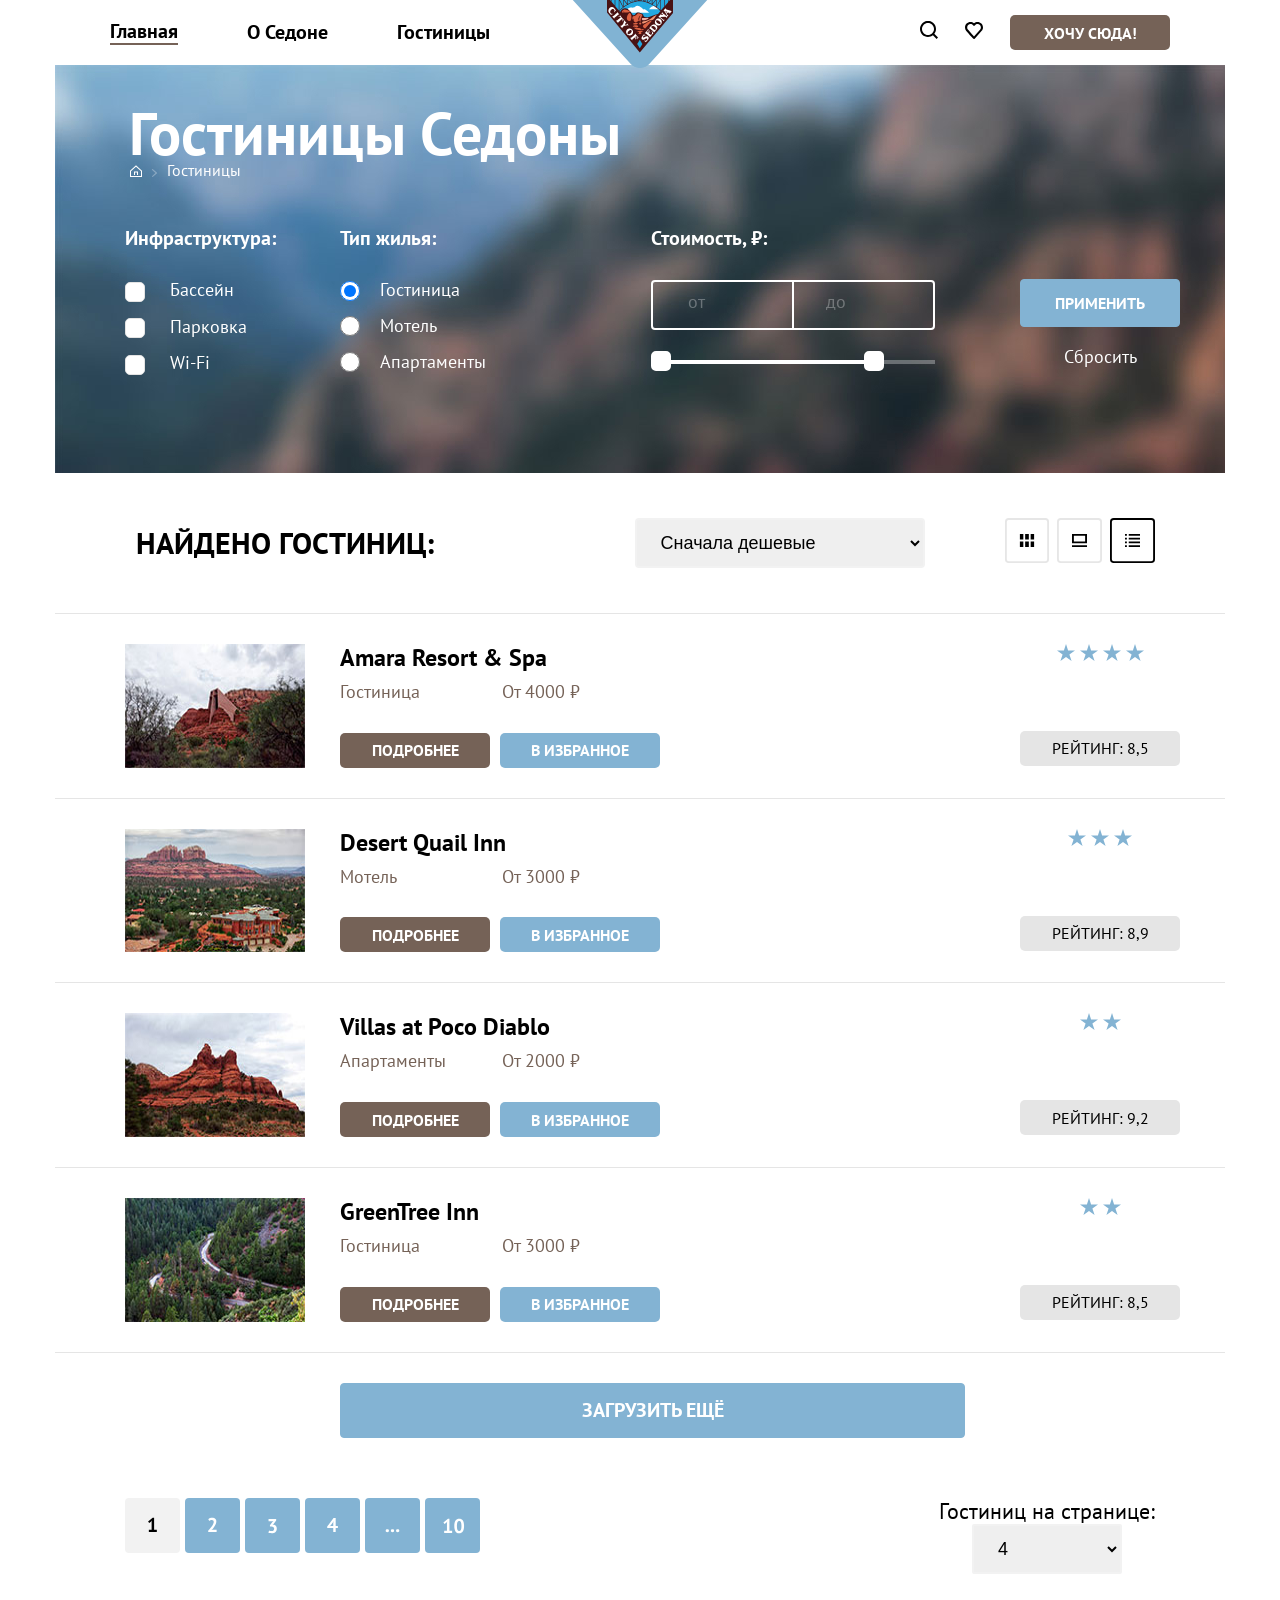
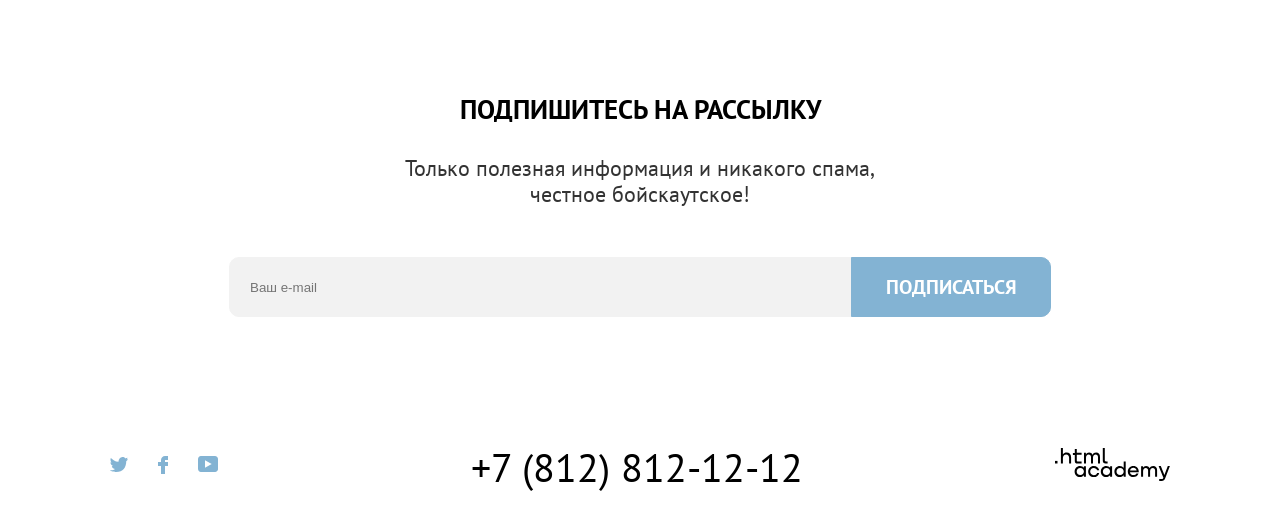
==== hotels.html @ 89cc8108 "rename of page" ====
<!DOCTYPE html>
<html lang="en">
<head>
    <meta charset="UTF-8">
    <meta name="viewport" content="width=device-width, initial-scale=1.0">
    <title>Поиск гостиницы в Седоне</title>
    <link rel="stylesheet" href="./style2.css">
    <link rel="preconnect" href="https://fonts.googleapis.com">
    <link rel="preconnect" href="https://fonts.gstatic.com" crossorigin>
    <link href="https://fonts.googleapis.com/css2?family=PT+Sans:ital,wght@0,400;0,700;1,400;1,700&display=swap" rel="stylesheet">
</head>
<body>
    <header class="header">
        <div class="header__container">
            <nav class="header__menu">
                <ul class="header__menu-list">
                    <li class="header__menu-item-active"><a href="#">Главная</a></li>
                    <li class="header__menu-item"><a href="#">О Седоне</a></li>
                    <li class="header__menu-item"><a href="#">Гостиницы</a></li>
                </ul>
            </nav>
            <img src="./images/sedona.svg" alt="logo" class="header__logo">
            <nav class="header__widgets">
                <a href="#"><img src="./images/find.svg" class="header__widget" alt="find"></a>
                <a href="#"><img src="./images/like.svg" class="header__widget" alt="like"></a>
                <button id="modal-opener" class="header__btn">хочу сюда!</button>
            </nav>
        </div>
    </header>
    <div class="main__container">
        <section class="hotels-types">
            <h1 class="hotels-types__title">Гостиницы Седоны</h1>
            <div class="hotels-types__icons-menu">
                <a href="#" class="hotels-types__icon-menu"><img src="./images/home.svg" alt="home"></a>
                <a href="#" class="hotels-types__icon-menu"><img src="./images/nav-link.svg" alt="direction"></a>
                <div class="hotels-types__icon-text">Гостиницы</div>
            </div>
            <div class="hotels-types__navigation">
                <div class="hotels-types__forms">
                    <div class="hotels-types__infrastructure">
                        <div class="hotels-types__form-title">Инфраструктура:</div>
                        <form class="hotels-types__form">
                            <label class="hotels-types__form-checkbox">
                              <input type="checkbox" name="question" checked>
                              Бассейн
                            </label>
                            <label class="hotels-types__form-checkbox">
                              <input type="checkbox" name="question">
                              Парковка
                            </label>
                            <label class="hotels-types__form-checkbox">
                                <input type="checkbox" name="question">
                                Wi-Fi
                            </label>
                        </form>
                    </div>
                    <div class="hotels-types__rent">
                        <div class="hotels-types__form-title">Тип жилья:</div>
                        <form class="hotels-types__form">
                            <label class="hotels-types__form-radio">
                              <input type="radio" name="question" checked>
                              Гостиница
                            </label>
                            <label class="hotels-types__form-radio">
                              <input type="radio" name="question">
                              Мотель
                            </label>
                            <label class="hotels-types__form-radio">
                                <input type="radio" name="question">
                                Апартаменты
                            </label>
                        </form>
                    </div>  
                    <div class="hotels-types__price">
                        <div class="hotels-types__form-title">Стоимость, ₽:</div>  
                        <div class="price-controls">
                            <label class="min-price">от <input type="text" name="min-price" value=""></label>
                            <label class="max-price">до <input type="text" name="max-price" value=""></label>
                        </div>
                        <div class="range-controls">
                            <div class="scale">
                              <div class="bar"></div>
                            </div>
                            <div class="range-toggle range-toggle-min"></div>
                            <div class="range-toggle range-toggle-max"></div>
                        </div> 
                    </div>
                    <div class="hotels-types__btns">
                        <button class="hotels-types__apply">Применить</button>
                        <a class="hotels-types__reject">Сбросить</a>
                    </div>
                </div>
            </div>
        </section>
        <section class="hotels-list">
            <div class="hotels-list__header">
                <h2 class="hotels-list__result">Найдено гостиниц:</h2>
                <form class="hotels-list__form">
                    <select name="price-level" id="price-select" class="hotels-list__form-item">
                        <option value="low-price">Сначала дешевые</option>
                        <option value="high-price">Сначала дорогие</option>
                    </select>
                </form>
                <div class="hotels-list__chose-view">
                    <a href="#"><img src="/images/Rectangle1.svg" alt="view_type"></a>
                    <a href="#"><img src="/images/Rectangle2.svg" alt="view_type"></a>
                    <a href="#"><img src="/images/Rectangle3.svg" alt="view_type"></a>
                </div>
            </div>
            <div class="hotels-list__items">
                <div class="hotels-list__item">
                    <img src="/images/hotel-1.jpg" alt="hotel-1" class="hotels-list__item-img">
                    <div class="hotels-list__item-inf">
                        <div class="hotels-list__item-name">Amara Resort & Spa</div>
                        <div class="hotels-list__item-type">
                            <div class="hotels-list__item-type-hotel">Гостиница</div>
                            <div class="hotels-list__item-type-price">От 4000 ₽</div>
                        </div>
                        <div class="hotels-list__item-nav">
                            <button class="hotels-list__item-btn_warm-light">подробнее</button>
                            <button class="hotels-list__item-btn_cold-light">В избранное</button>
                        </div>
                    </div>
                    <div class="hotels-list__item-raiting">
                        <div class="hotels-list__item-raiting-stars">
                            <img src="/images/star.svg" alt="star">
                            <img src="/images/star.svg" alt="star">
                            <img src="/images/star.svg" alt="star">
                            <img src="/images/star.svg" alt="star">
                        </div>
                        <button class="hotels-list__item-raiting-btn">Рейтинг: 8,5</button>
                    </div>
                </div>
                <div class="hotels-list__item">
                    <img src="/images/hotel-2.jpg" alt="hotel-1" class="hotels-list__item-img">
                    <div class="hotels-list__item-inf">
                        <div class="hotels-list__item-name">Desert Quail Inn</div>
                        <div class="hotels-list__item-type">
                            <div class="hotels-list__item-type-hotel">Мотель</div>
                            <div class="hotels-list__item-type-price">От 3000 ₽</div>
                        </div>
                        <div class="hotels-list__item-nav">
                            <button class="hotels-list__item-btn_warm-light">подробнее</button>
                            <button class="hotels-list__item-btn_cold-light">В избранное</button>
                        </div>
                    </div>
                    <div class="hotels-list__item-raiting">
                        <div class="hotels-list__item-raiting-stars">
                            <img src="/images/star.svg" alt="star">
                            <img src="/images/star.svg" alt="star">
                            <img src="/images/star.svg" alt="star">
                        </div>
                        <button class="hotels-list__item-raiting-btn">Рейтинг: 8,9</button>
                    </div>
                </div>
                <div class="hotels-list__item">
                    <img src="/images/hotel-3.jpg" alt="hotel-1" class="hotels-list__item-img">
                    <div class="hotels-list__item-inf">
                        <div class="hotels-list__item-name">Villas at Poco Diablo</div>
                        <div class="hotels-list__item-type">
                            <div class="hotels-list__item-type-hotel">Апартаменты</div>
                            <div class="hotels-list__item-type-price">От 2000 ₽</div>
                        </div>
                        <div class="hotels-list__item-nav">
                            <button class="hotels-list__item-btn_warm-light">подробнее</button>
                            <button class="hotels-list__item-btn_cold-light">В избранное</button>
                        </div>
                    </div>
                    <div class="hotels-list__item-raiting">
                        <div class="hotels-list__item-raiting-stars">
                            <img src="/images/star.svg" alt="star">
                            <img src="/images/star.svg" alt="star">
                        </div>
                        <button class="hotels-list__item-raiting-btn">Рейтинг: 9,2</button>
                    </div>
                </div>
                <div class="hotels-list__item">
                    <img src="/images/hotel-4.jpg" alt="hotel-1" class="hotels-list__item-img">
                    <div class="hotels-list__item-inf">
                        <div class="hotels-list__item-name">GreenTree Inn</div>
                        <div class="hotels-list__item-type">
                            <div class="hotels-list__item-type-hotel">Гостиница</div>
                            <div class="hotels-list__item-type-price">От 3000 ₽</div>
                        </div>
                        <div class="hotels-list__item-nav">
                            <button class="hotels-list__item-btn_warm-light">подробнее</button>
                            <button class="hotels-list__item-btn_cold-light">В избранное</button>
                        </div>
                    </div>
                    <div class="hotels-list__item-raiting">
                        <div class="hotels-list__item-raiting-stars">
                            <img src="/images/star.svg" alt="star">
                            <img src="/images/star.svg" alt="star">
                        </div>
                        <button class="hotels-list__item-raiting-btn">Рейтинг: 8,5</button>
                    </div>
                </div>
            </div>
            <div class="hotels-list__navigation-addition">
                <button class="navigation__btn">Загрузить ещё</button>
            </div>
            <div class="hotels-list__navigation-pages">
                <div class="navigation-btns">
                    <a href="#"><img src="/images/1.svg" alt=""></a>
                    <a href="#"><img src="/images/2.svg" alt=""></a>
                    <a href="#"><img src="/images/3.svg" alt=""></a>
                    <a href="#"><img src="/images/4.svg" alt=""></a>
                    <a href="#"><img src="/images/more.svg" alt=""></a>
                    <a href="#"><img src="/images/10.svg" alt=""></a>
                </div>
                <div class="navigation-form">
                    <div class="navigation-form__text">Гостиниц на странице:</div>
                    <form class="navigation-form__form">
                        <select name="page-num-level" id="page" class="navigation-form__form-item">
                            <option value="4">4</option>
                            <option value="5">5</option>
                        </select>
                    </form>
                </div>
            </div>
        </section>
        <section class="subscribe-form">
            <h2 class="subscribe-form__title">Подпишитесь на рассылку</h2>
            <div class="subscribe-form__text">Только полезная информация и никакого спама,<br>честное бойскаутское!</div>
            <div class="subscribe-form__form">
                <input type="text" class="subscribe-form__form-input" placeholder="Ваш e-mail">
                <button type="button" class="subscribe-form__form-button">Подписаться</button>
            </div>
        </section>
    </div>

    <footer class="footer">
        <div class="footer__container">
            <div class="footer__links">
                <a href="#" class="footer__links_link"><img src="./images/social-twitter.svg" alt="twitter"></a>
                <a href="#" class="footer__links_link"><img src="./images/social-facebook.svg" alt="facebook"></a>
                <a href="#" class="footer__links_link"><img src="./images/social-youtube.svg" alt="youtube"></a>
            </div>
            <a href="tel:+78128121212"><div class="footer__phonenumber">+7 (812) 812-12-12</div></a>
            <a href="#"><img src="./images/html_academy.svg" alt="logo" class="footer__logo"></a>
        </div>
    </footer>
</body>
</html>
---- style2.css ----
*, ::before, ::after {
    margin: 0;
    padding: 0;
}

body {
    font-family: "PT Sans", sans-serif;
    font-size: 18px;
    text-align: center;
    font-weight: 400;
    line-height: 1.16;
    background-color: #FFFFFF;
    color: black;
    width: 100%;
    height: 100%;
}

a {
    color: black;
    text-decoration: none;  
}

h1 {
    text-transform: uppercase;
    line-height: 36px;
}

ul {
    list-style: none;
    margin: 0;
    padding: 0;
}

p {
    margin: 0;
}

img {
    max-width: 100%;
}

div[class*=_container] {
    margin: 0 auto;
    overflow: hidden;
    box-sizing: border-box;
    background-size: cover;
    max-width: 1200px;
}

button {
    display: flex;
    align-items:center;
    justify-content:center;

    font-family: "PT Sans", sans-serif;
    font-weight: 700;
    font-size: 20px;
    text-transform: uppercase;
    background: #756257;
    color:#FFFFFF;

    transition: opacity 0.3s;
}

button:hover {
    opacity: 0.8;
}

div[class*=_text] {
    font-size: 22px;
    line-height: 26px;
}

.header__container, .main__container, .footer__container {
    margin: 0 auto;
    padding: 0 15px;
    overflow: hidden;
    max-width: 1200;
    box-sizing: border-box;
    background-size: cover;
}

/* Header */

.header .header__container {
    display: flex;
    justify-content: space-between;
    font-size: 20px;
    align-items:center;
    padding: 0px 70px;
    font-weight: 700;
}

.header__menu-list {
    display: flex;
    justify-content: space-between;
    align-items:center;
    width: 380px;
    height: 65px;
}

.header__menu-item-active {
    border-bottom:  2px solid #756257;
}

.header__btn {
    width: 160px;
    height: 35px;
    font-size: 16px;
    border-radius: 5px;
    border: none;
}

.header__widgets {
    display: flex;
    justify-content: space-between;
    align-items:center;
    width: 250px;
}

.header__logo {
    position: absolute;
    z-index: 2;
    margin: 0 auto;
    right: 0;
    left: 0;
}

/*Hotels-types */

.hotels-types {
    position:relative;
    background-image: url("./images/catalog-background.jpg");
    background-repeat: no-repeat;
    height: 408px;
    margin: 0 auto;
    color: #ffffff;
}

.hotels-types__title {
    font-style: bold;
    font-size: 60px;
    text-transform:none;
    padding: 50px 600px 0px 70px;
}

.hotels-types__icons-menu {
    display: flex;
    flex-direction: row;
    gap: 10px;
    padding: 10px 0px 0px 75px;
}

.hotels-types__icon-text {
    font-size: 16px;
}

.hotels-types__forms {
    display: flex;
    flex-direction: row;
    gap: 65px;
    padding-top: 45px;
}

.hotels-types__infrastructure {
    width: 150px;
    margin-left: 70px;
}

.hotels-types__form-title {
    display: flex;
    flex-direction: column;
    font-size: 20px;
    font-weight:700;
    margin-bottom: 30px;
    align-items: start;
}

.hotels-types__form {
    display: flex;
    flex-direction: column;
    align-items: start;
    gap: 15px;
}

.hotels-types__form-checkbox input[type="checkbox"] {
    display: none;
}

.hotels-types__form-checkbox::before {
    content: " ";
    color: #000;
    display: inline-block;
    margin-right: 10px;
    position: relative;
    text-align: center;
    text-indent: 0px;
    width: 18px;
    height: 18px;
    background: #FFF;
    border: 1px solid #e3e3e3;
    border-image: initial;
    vertical-align: middle;
    border-radius: 5px;
    margin-right: 20px;
}

.hotels-types__form-checkbox::before:checked  {
    content: "✔";
}
     
.hotels-types__form-checkbox::before:disabled{
    background: #eee;
    color: #aaa;
}

.hotels-types__form-radio input[type="radio"] {
    width: 20px;
    height: 20px;
    margin-right: 20px;
}

.hotels-types__form-radio {
    display: flex;
    align-items: center;
}

.hotels-types__price {
    margin-left: 100px;
}

/*-------------------------------*/

.price-controls {
    position: relative;
    
    height: 46px;
    margin-bottom: 30px;
  
    font-size: 0;
  
    border: 2px solid #ffffff;
    border-radius: 4px;
  }
  
.price-controls::after {
    content: "";
    position: absolute;
    top: 50%;
    left: 50%;
  
    width: 2px;
    height: 46px;
  
    background: #ffffff;
    transform: translate(-50%, -50%);
}
  
.price-controls label {
    display: inline-block;
    font-size: 18px;
    cursor: pointer;
    margin: 10px;
    opacity: 30%;
    width: 120px;
}
  
.price-controls input {
    width: 50px;
    margin: 0;
  
    color: inherit;
    font: inherit;
  
    background: none;
    border: none;
    outline: none;
}
  
.range-controls {
    position: relative;
    margin-bottom: 30px;
}
  
.range-controls .scale {
    height: 4px;
    background: rgba(255, 255, 255, 0.3);
}
  
.range-controls .bar {
    width: 75%;
    height: 4px;
  
    background: #ffffff;
}
  
.range-toggle {
    position: absolute;
    top: -9px;
  
    width: 4px;
    height: 4px;
  
    background: #ffffff;
    border: 8px solid #ffffff;
    border-radius: 5px;
    cursor: pointer;
}
  
.range-toggle:hover {
    background: #1c4f80;
}
  
.range-toggle-min {
    left: 0;
}
  
.range-toggle-max {
    left: 75%;
}
/*----------------------------*/

.hotels-types__btns {
    margin-left: 20px;
}

.hotels-types__apply {
    margin-top: 52px;
    margin-bottom: 20px;
    width: 160px;
    height: 48px;
    background-color: #83B3D3;
    border-radius: 4px;
    text-transform: uppercase;
    font-size: 16px;
    border: 1px solid #83B3D3;
}

.hotels-types__reject {
    color: #ffffff;
}

/*hotels-list*/

.hotels-list__header {
    display: flex;
    flex-direction: row;
    align-items: center;
    padding: 45px 70px;
}

.hotels-list__result {
    font-size: 30px;
    text-transform: uppercase;
    width: 340px;
}

.hotels-list__form-item {
    width: 290px;
    height: 50px;
    border: 2px solid #f2f2f2;
    border-radius: 4px;
    padding: 10px 20px;
    font-size: 18px;
}

.hotels-list__form {
    margin-left: 190px;
}

.hotels-list__chose-view {
    margin-left: 80px;
    display: flex;
    flex-direction: row;
    align-items:center;
    justify-content: center;
    gap: 8px;
}


/*hotels-list__item*/
.hotels-list__item {
    padding: 30px 70px;
    border-top: 1px solid #e5e5e5;


    display: flex;
    flex-direction: row;
}

.hotels-list__item-inf {
    margin-left: 35px;
    display: flex;
    flex-direction: column;
    align-items: start;
}

.hotels-list__item-nav {
    display: flex;
    flex-direction: row;
    gap: 10px;
    margin-top: 30px;
}

.hotels-list__item-name {
    font-size: 24px;
    font-weight: 700;
    margin-bottom: 10px;
}

.hotels-list__item-type {
    display: flex;
    flex-direction: row;
    width: 240px;
    justify-content: space-between;
    color: #756257;
    font-weight: 500;
}

.hotels-list__item-btn_warm-light {
    width: 150px;
    height: 35px;
    font-size: 16px;
    border-radius: 5px;
    border: none;
}

.hotels-list__item-btn_cold-light {
    width: 160px;
    height: 35px;
    font-size: 16px;
    border-radius: 5px;
    border: none;
    background: #83B3D3;
}

.hotels-list__item-raiting-btn {
    width: 160px;
    height: 35px;
    font-size: 16px;
    border-radius: 5px;
    border: none;
    background: #e5e5e5;
    font-weight: normal;
    color: #000;

    margin-top: 65px;
}

.hotels-list__item-raiting {
    margin-left: 360px;
    background-color: #fff;
}

/*******************************/
.hotels-list__navigation-pages {
    display: flex;
    flex-direction: row;
    justify-content:space-between;

    padding: 30px 70px;
}

.hotels-list__navigation-addition {
    padding: 30px 285px;
    border-top: 1px solid #e5e5e5;
}

.navigation__btn {
    width: 625px;
    height: 55px;
    background-color: #83B3D3;
    border: 1px solid #83B3D3;
    border-radius: 4px;
}

/************************************/
.navigation-form__form-item {
    width: 150px;
    height: 50px;
    border: 2px solid #f2f2f2;
    border-radius: 2px;
    padding: 10px 20px;
    font-size: 18px;
}

/*Subscribe-form */

.subscribe-form {
    padding: 90px 240px;

    display: flex;
    flex-direction: column;
    align-items: center;
}

.subscribe-form__title {
    margin-bottom: 30px;
    text-transform: uppercase;
}

.subscribe-form__text {
    color: #333333;
}

.subscribe-form__form{
    margin-top: 50px;
    position: relative;
    display: inline-block;
}
  
.subscribe-form__form-input{
    width: 800px;
    height: 58px;
    border-radius: 10px;
    border: 1px solid  #f2f2f2;
    padding-left: 20px;
    background-color: #f2f2f2;
}
  
.subscribe-form__form-button{
    width: 200px;
    height: 60px;
    border-top-right-radius: 10px;
    border-bottom-right-radius: 10px;
    border-top-left-radius: 0;
    border-bottom-left-radius: 0;
    position: absolute;
    top: 0;
    right: 0;
    cursor: pointer;
    border: 1px solid #83B3D3;
    background-color: #83B3D3;
    font-family: "PT Sans", sans-serif;
    font-size: 20px;
    line-height: 26px;
    font-weight: 700;
    text-transform: uppercase;
    color: #FFFFFF;
}

/* Footer */

.footer .footer__container {
    display: flex;
    justify-content: space-between;
    padding: 40px 70px;
    align-items: center;
}

.footer__phonenumber {
    font-size: 40px;
    line-height: 1.0;
}

.footer__links {
    display: flex;
    flex-direction: row;
    gap: 30px;
}

/* Form */
.form-booking {
    position: absolute;
    left: 50%;
    top: 50%;
    transform: translate(-50%, -50%);

    background-color: #FFFFFF;
    width: 720px;
    height: 560px;

    box-sizing: border-box;
    padding: 60px 70px 70px 70px;
    border-radius: 30px;

    display: flex;
    flex-direction: column;
    align-items: start;

    font-size: 18px;
    font-weight: 700;
}

.input-date__name {
    margin-top: 40px;
}

.input-date__input {
    width: 410px;
    height: 50px;
    background-color: #F2F2F2;
    border: none;
    padding: 0 20px;
    margin-left: 20px;
}

.form-booking__title-and-btn {
    display: flex;
    justify-content: space-between;
    align-items: center;
}

.form-booking__title {
    font-size: 30px;
    text-transform: uppercase;
    font-weight: 700;
    line-height: 1.33;
    margin-right: 100px;
}

.form_booking p {
    font-size: 18px;
}

.form-booking__btn {
    width: 575px;
    height: 60px;
    border-radius: 10px;
    border: none;
    background-color: #83B3D3;
}

.input-num__input{
    width: 130px;
    height: 50px;
    background-color: #F2F2F2;
    border: none;
    padding: 0 19px;
    margin-left: 40px;
}

.input-num__input_1 {
    margin-right: 20px;
}

.number-input {
    margin-top: 40px;
    margin-bottom: 40px;
    display: flex;
    flex-direction: row;
    align-items: center;
    gap: 40px;
}

.number {
	display: inline-block;
	position: relative;
	width: 130px;
    height: 50px;
}
.number input[type="number"] {
	display: block;
	height: 50px;
	line-height: 2.22;
    font-size: 18px;
	width: 100%;
	padding: 0;
	margin: 0;
	box-sizing: border-box;
	text-align: center;
	-moz-appearance: textfield;
	-webkit-appearance: textfield;
	appearance: textfield;
    background-color: #F2F2F2;
    border-radius: 5px;
    border: none;
}
.number input[type="number"]::-webkit-outer-spin-button,
.number input[type="number"]::-webkit-inner-spin-button {
	display: none;
}
.number-minus {
	position: absolute;
	top: 1px;
	left: 1px;
	bottom: 10px;
	width: 40px;
	padding: 0;
	display: block;
	border: none;
    background-color: #F2F2F2;
}
.number-plus {
	position: absolute;
	top: 1px;
	right: 1px;
	bottom: 1px;
	width: 40px;
	padding: 0;
	display: block;
	text-align: center;
	border: none;
    background-color: #F2F2F2;
}
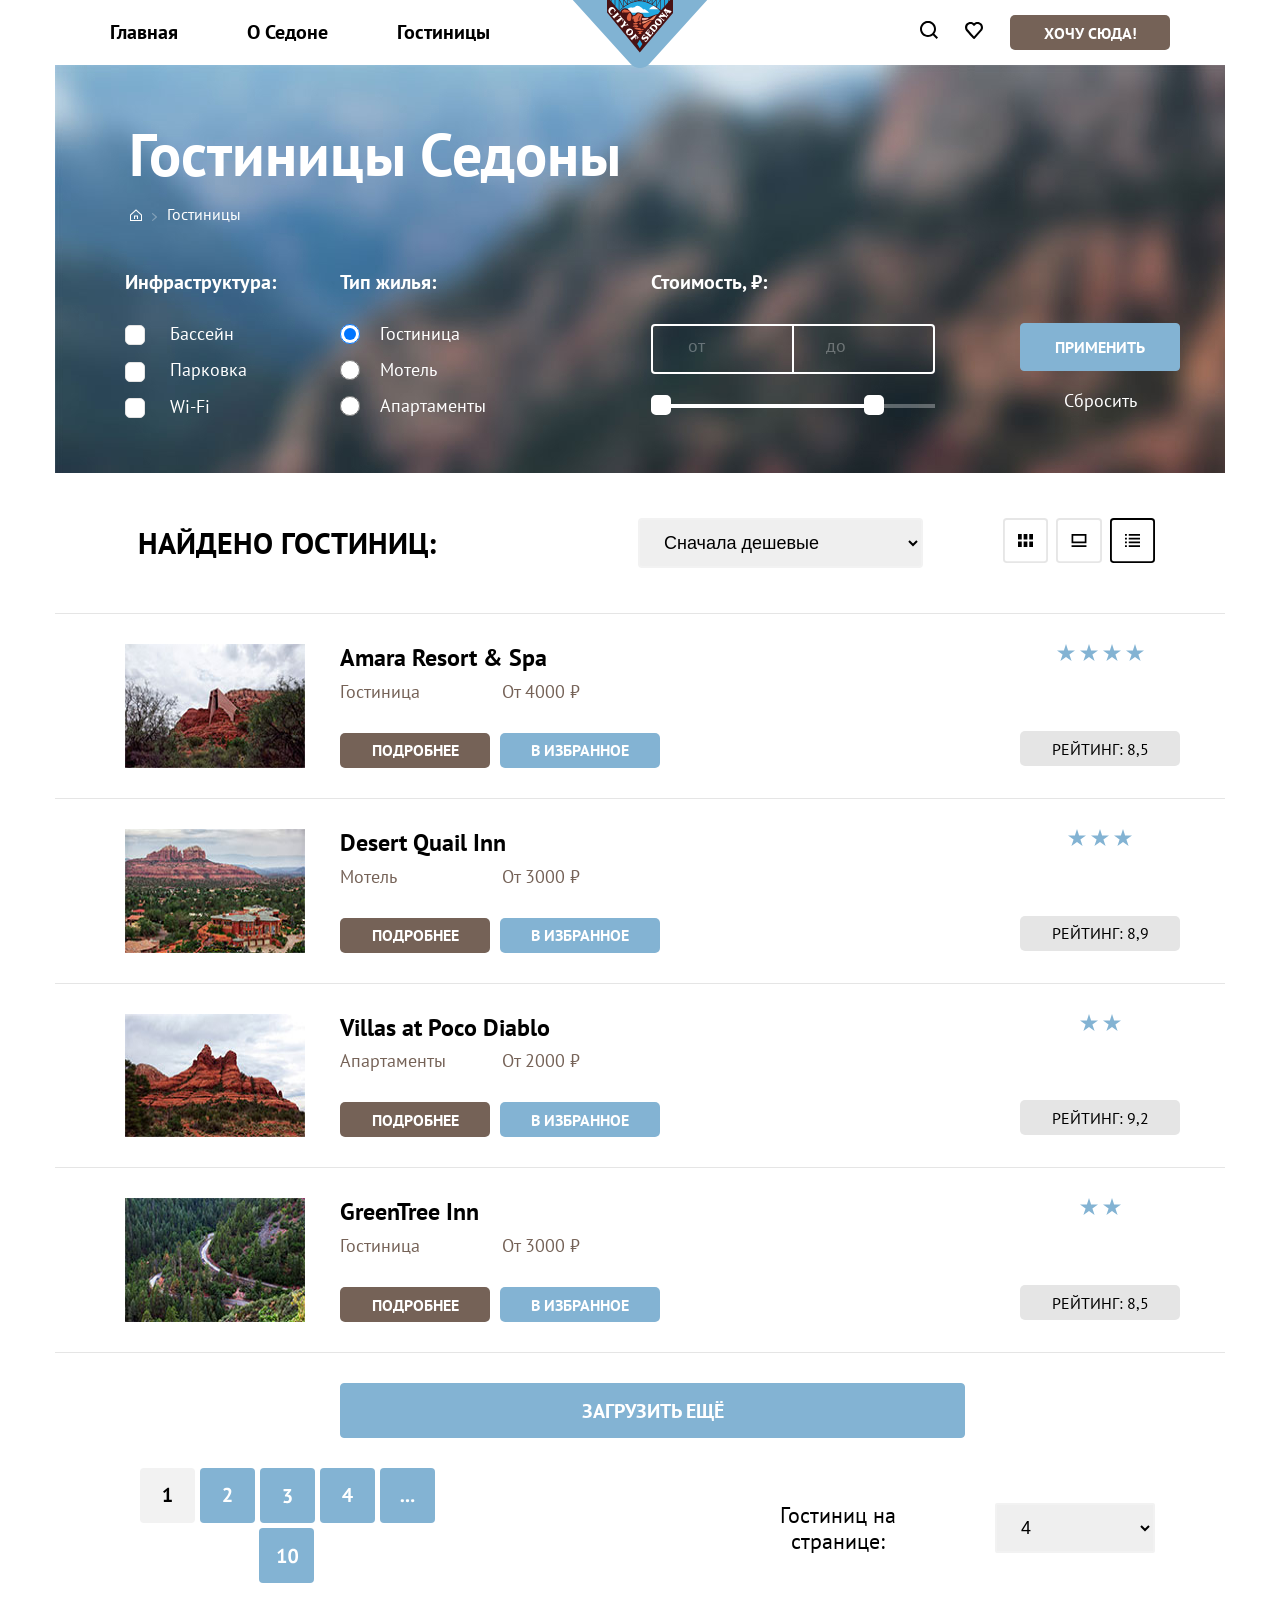
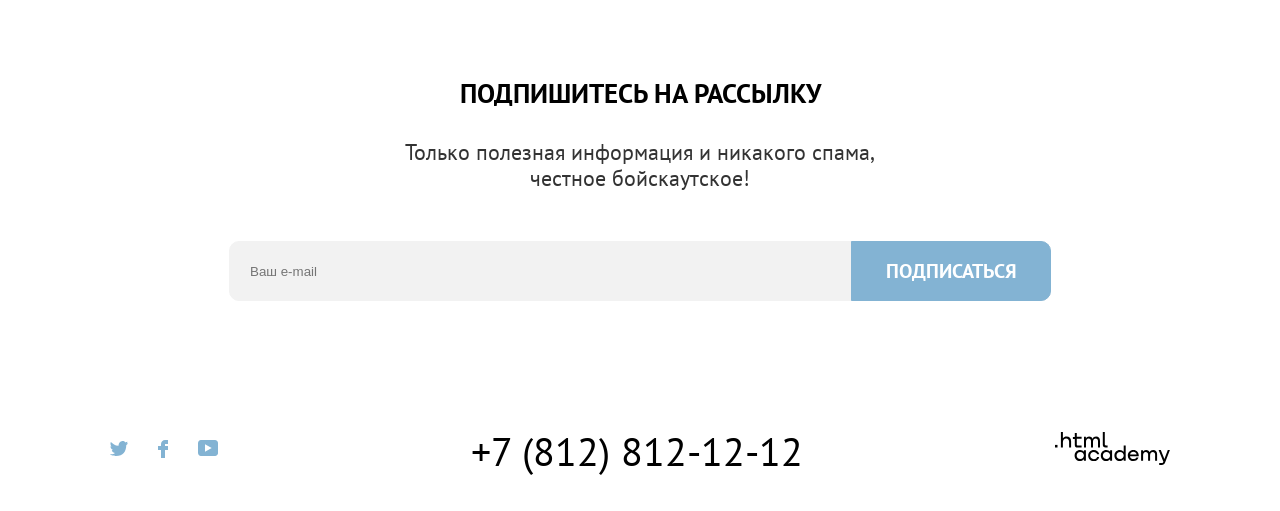
==== commit dc93ab7d: "move css to 1 file and corr" ====
--- a/hotels.html
+++ b/hotels.html
@@ -4,7 +4,7 @@
     <meta charset="UTF-8">
     <meta name="viewport" content="width=device-width, initial-scale=1.0">
     <title>Поиск гостиницы в Седоне</title>
-    <link rel="stylesheet" href="./style2.css">
+    <link rel="stylesheet" href="./style.css">
     <link rel="preconnect" href="https://fonts.googleapis.com">
     <link rel="preconnect" href="https://fonts.gstatic.com" crossorigin>
     <link href="https://fonts.googleapis.com/css2?family=PT+Sans:ital,wght@0,400;0,700;1,400;1,700&display=swap" rel="stylesheet">
@@ -97,7 +97,8 @@
                 <h2 class="hotels-list__result">Найдено гостиниц:</h2>
                 <form class="hotels-list__form">
                     <select name="price-level" id="price-select" class="hotels-list__form-item">
-                        <option value="low-price">Сначала дешевые</option>
+                        <option value="">-- Выберите цену --</option>
+                        <option value="low-price" selected>Сначала дешевые</option>
                         <option value="high-price">Сначала дорогие</option>
                     </select>
                 </form>
--- a/style.css
+++ b/style.css
@@ -0,0 +1,1144 @@
+*, ::before, ::after {
+    margin: 0;
+    padding: 0;
+}
+
+body {
+    font-family: "PT Sans", sans-serif;
+    font-size: 18px;
+    text-align: center;
+    font-weight: 400;
+    line-height: 1.16;
+    background-color: #FFFFFF;
+    color: black;
+    width: 100%;
+    height: 100%;
+}
+
+a {
+    color: black;
+    text-decoration: none;  
+}
+
+h1 {
+    text-transform: uppercase;
+    line-height: 1.33;
+}
+
+ul {
+    list-style: none;
+    margin: 0;
+    padding: 0;
+}
+
+p {
+    margin: 0;
+}
+
+img {
+    max-width: 100%;
+}
+
+div[class*=_container] {
+    margin: 0 auto;
+    overflow: hidden;
+    box-sizing: border-box;
+    background-size: cover;
+    max-width: 1200px;
+}
+
+button {
+    display: flex;
+    align-items:center;
+    justify-content:center;
+
+    font-family: "PT Sans", sans-serif;
+    font-weight: 700;
+    font-size: 20px;
+    text-transform: uppercase;
+    background: #756257;
+    color:#FFFFFF;
+
+    transition: opacity 0.3s;
+}
+
+div[class*=_text] {
+    font-size: 22px;
+    line-height: 26px;
+}
+
+.header__container, .main__container, .footer__container {
+    margin: 0 auto;
+    padding: 0 15px;
+    overflow: hidden;
+    max-width: 1200;
+    box-sizing: border-box;
+    background-size: cover;
+}
+
+body {
+    height: 100%;
+}
+body {
+    display: flex;
+    flex-direction: column;
+}
+
+.header, .main__container {
+    flex: 1 0 auto;
+}
+.footer {
+    flex: 0 0 auto;
+}
+/* Header */
+
+.header .header__container {
+    display: flex;
+    justify-content: space-between;
+    font-size: 20px;
+    align-items:center;
+    padding: 0px 70px;
+    font-weight: 700;
+}
+
+.header__menu-list {
+    display: flex;
+    justify-content: space-between;
+    align-items:center;
+    width: 380px;
+    height: 65px;
+}
+
+.header__menu_item-active {
+    text-decoration: underline;
+    color: #756257;
+    text-underline-offset: 22px;
+    text-decoration-thickness: 2px;
+}
+
+.header__item:focus {
+    border: 3px solid #83B3D3;
+    border-radius: 10px;
+}
+
+.header__item {
+    color: black;
+}
+
+.header__item:hover {
+    color: #756257;
+}
+
+.header__item:active {
+    opacity: 0.2;
+}
+
+.header__btn {
+    width: 160px;
+    height: 35px;
+    font-size: 16px;
+    border-radius: 5px;
+    border: none;
+}
+
+.header__btn:hover {
+    background: #615048;
+}
+
+.header__btn:active {
+    opacity: 0.2;
+}
+
+.header__btn:focus {
+    border: 3px solid #83B3D3;
+    border-radius: 4px;
+}
+
+.header__widgets {
+    display: flex;
+    justify-content: space-between;
+    align-items:center;
+    width: 250px;
+}
+
+.header__widget:focus {
+    border: 3px solid #83B3D3;
+    border-radius: 10px;
+}
+
+.header__logo {
+    position: absolute;
+    z-index: 2;
+    margin: 0 auto;
+    right: 0;
+    left: 0;
+}
+
+/* main-title */
+
+.main-board{
+    position:relative;
+    background-image: url("./images/background.jpg");
+    background-repeat: no-repeat;
+    height: 485px;
+    margin: 0 auto;
+
+    display: flex;
+    justify-content:center;
+    flex-wrap: wrap;
+    align-items: center;
+    flex-direction: column;
+}
+
+.main-board__img-1 {
+    margin-top: 50px;
+}
+.main-board__img-2 {
+    margin-top: 10px;
+    margin-bottom: 53px;
+}
+
+.main-board__img-3 {
+    margin-bottom: 28px;
+}
+
+.main-board__img-4 {
+    position: relative;
+    width: 1200px;
+}
+
+/* slogan-description */
+
+.slogan-description{
+    min-height: 280px;
+    display: flex;
+    justify-content: center;
+    flex-direction: column;
+    padding: 60px 250px 80px 250px;
+}
+
+.slogan-description__title {
+    margin-bottom: 30px;
+}
+
+.slogan-description__text{
+    font-size: 22px;
+    color: #333333;
+}
+
+/* Content */
+.content {
+    height: 384px;
+    display: flex;
+    flex-direction: row;
+    color:#FFFFFF;
+}
+
+.content__inf {
+    width: 400px;
+    height: 384px;
+    box-sizing:border-box;
+    gap: 25px;
+
+    display: flex;
+    flex-direction: column;
+
+    padding: 90px 80px 80px 80px;
+}
+
+.content__inf-title {
+    text-transform:uppercase;
+    margin: 0;
+    font-size: 24px;
+    line-height: 1.17;
+}
+
+.content_font-color_black{
+    color: black;
+}
+
+.content__inf_bg-color_c-dark {
+    background-color: #68A2C2;
+}
+
+.content__inf_bg-color_c-light {
+    background-color: #83B3D3;
+}
+
+.content__inf_bg-color_secondary-c-light-012 {
+    background-color: rgba(130, 179, 211, 0.12);
+}
+
+.content__inf_bg-color_secondary-c-light-02 {
+    background-color: rgba(130, 179, 211, 0.2);
+}
+
+.content__img {
+    width: 75px;
+    height: 72px;
+    padding-left: 75px;
+}
+
+.content__bg-img {
+    width: 780px;
+}
+
+/* find-hotel */
+
+.find-hotel {
+    padding: 90px 240px;
+
+    display: flex;
+    flex-direction: column;
+    align-items: center;
+}
+
+.find-hotel__btn {
+    margin-top: 60px;
+    width: 575px;
+    height: 60px;
+    border-radius: 10px;
+    border: none;
+}
+
+.find-hotel__btn:focus {
+    border: 3px solid #83B3D3;
+    border-radius: 10px;
+}
+
+.find-hotel__btn:hover {
+    background: #615048;
+    transition: 2s;
+}
+
+.find-hotel__btn:active {
+    opacity: 0.2;
+}
+
+.find-hotel__title {
+    margin-bottom: 30px;
+    text-transform: uppercase;
+}
+
+.find-hotel__text {
+    color: #333333;
+}
+ /*Subscribe-form */
+
+.subscribe{
+    background-image: url("./images/bg_2.jpg");
+    background-repeat: no-repeat;
+    color:#FFFFFF;
+}
+
+.subscribe__container {
+    padding: 95px 200px 95px 200px;
+}
+
+.subscribe__container-title {
+    margin-bottom: 30px;
+    text-transform: uppercase;
+}
+
+.subscribe__container-text {
+    font-size: 22px;
+}
+
+.subscribe__form{
+    margin-top: 50px;
+    position: relative;
+    display: inline-block;
+}
+  
+.subscribe__form-input{
+    width: 800px;
+    height: 58px;
+    border-radius: 10px;
+    border: 2px solid #f2f2f2;
+    background-color: #f2f2f2;
+    padding-left: 20px;
+}
+
+.subscribe__form-input:focus {
+    border: 3px solid #83B3D3;
+    background-color: #e5e5e5;
+}
+
+.subscribe__form-input:hover {
+    border: 1px solid #e5e5e5;
+    background-color: #e5e5e5;
+    transition: 2s;
+}
+
+.subscribe__form-input:active {
+    border: 2px solid black;
+    background-color: #ffffff;
+}
+
+.subscribe__form-button{
+    width: 200px;
+    height: 61px;
+    border-top-right-radius: 10px;
+    border-bottom-right-radius: 10px;
+    border-top-left-radius: 0;
+    border-bottom-left-radius: 0;
+    position: absolute;
+    top: 0;
+    right: 0;
+    cursor: pointer;
+    border: 1px solid #83B3D3;
+    background-color: #83B3D3;
+    font-family: "PT Sans", sans-serif;
+    font-size: 20px;
+    line-height: 26px;
+    font-weight: 700;
+    text-transform: uppercase;
+    color: #FFFFFF;
+}
+
+.subscribe__form-button:hover {
+    border: 1px solid #68A2C2;
+    background-color: #68A2C2;
+    transition: 2s;
+}
+
+.subscribe__form-button:focus {
+    border: 3px solid #756275;
+    background-color: #68A2C2;
+}
+
+.subscribe__form-button:active {
+    opacity: 0.2;
+}
+
+/* Footer */
+
+.footer .footer__container {
+    display: flex;
+    justify-content: space-between;
+    padding: 40px 70px;
+    align-items: center;
+}
+
+.footer__phonenumber {
+    font-size: 40px;
+    line-height: 1.0;
+}
+
+.footer__links {
+    display: flex;
+    flex-direction: row;
+    gap: 30px;
+}
+
+/* Form */
+.form-booking {
+    position: absolute;
+    left: 50%;
+    top: 50%;
+    transform: translate(-50%, -50%);
+
+    background-color: #FFFFFF;
+    width: 720px;
+    height: 560px;
+
+    box-sizing: border-box;
+    padding: 60px 70px 70px 70px;
+    border-radius: 30px;
+
+    display: flex;
+    flex-direction: column;
+    align-items: start;
+
+    font-size: 18px;
+    font-weight: 700;
+}
+
+.input-date__name {
+    margin-top: 40px;
+}
+
+.input-date__input {
+    width: 410px;
+    height: 50px;
+    background-color: #F2F2F2;
+    border: none;
+    padding: 0 20px;
+    margin-left: 20px;
+}
+
+.form-booking__title-and-btn {
+    display: flex;
+    justify-content: space-between;
+    align-items: center;
+}
+
+.form-booking__title {
+    font-size: 30px;
+    text-transform: uppercase;
+    font-weight: 700;
+    line-height: 1.33;
+    margin-right: 100px;
+}
+
+.form_booking p {
+    font-size: 18px;
+}
+
+.form-booking__btn {
+    width: 575px;
+    height: 60px;
+    border-radius: 10px;
+    border: none;
+    background-color: #83B3D3;
+}
+
+.input-num__input{
+    width: 130px;
+    height: 50px;
+    background-color: #F2F2F2;
+    border: none;
+    padding: 0 19px;
+    margin-left: 40px;
+}
+
+.input-num__input_1 {
+    margin-right: 20px;
+}
+
+.number-input {
+    margin-top: 40px;
+    margin-bottom: 40px;
+    display: flex;
+    flex-direction: row;
+    align-items: center;
+    gap: 40px;
+}
+
+.number {
+	display: inline-block;
+	position: relative;
+	width: 130px;
+    height: 50px;
+}
+.number input[type="number"] {
+	display: block;
+	height: 50px;
+	line-height: 2.22;
+    font-size: 18px;
+	width: 100%;
+	padding: 0;
+	margin: 0;
+	box-sizing: border-box;
+	text-align: center;
+	-moz-appearance: textfield;
+	-webkit-appearance: textfield;
+	appearance: textfield;
+    background-color: #F2F2F2;
+    border-radius: 5px;
+    border: none;
+}
+.number input[type="number"]::-webkit-outer-spin-button,
+.number input[type="number"]::-webkit-inner-spin-button {
+	display: none;
+}
+.number-minus {
+	position: absolute;
+	top: 1px;
+	left: 1px;
+	bottom: 10px;
+	width: 40px;
+	padding: 0;
+	display: block;
+	border: none;
+    background-color: #F2F2F2;
+}
+.number-plus {
+	position: absolute;
+	top: 1px;
+	right: 1px;
+	bottom: 1px;
+	width: 40px;
+	padding: 0;
+	display: block;
+	text-align: center;
+	border: none;
+    background-color: #F2F2F2;
+}
+
+/*Hotels-types */
+
+.hotels-types {
+    position:relative;
+    background-image: url("./images/catalog-background.jpg");
+    background-repeat: no-repeat;
+    height: 408px;
+    margin: 0 auto;
+    color: #ffffff;
+}
+
+.hotels-types__title {
+    font-style: bold;
+    font-size: 60px;
+    text-transform:none;
+    padding: 50px 600px 0px 70px;
+}
+
+.hotels-types__icons-menu {
+    display: flex;
+    flex-direction: row;
+    gap: 10px;
+    padding: 10px 0px 0px 75px;
+}
+
+.hotels-types__icon-text {
+    font-size: 16px;
+}
+
+.hotels-types__forms {
+    display: flex;
+    flex-direction: row;
+    gap: 65px;
+    padding-top: 45px;
+}
+
+.hotels-types__infrastructure {
+    width: 150px;
+    margin-left: 70px;
+}
+
+.hotels-types__form-title {
+    display: flex;
+    flex-direction: column;
+    font-size: 20px;
+    font-weight:700;
+    margin-bottom: 30px;
+    align-items: start;
+}
+
+.hotels-types__form {
+    display: flex;
+    flex-direction: column;
+    align-items: start;
+    gap: 15px;
+}
+
+.hotels-types__form-checkbox input[type="checkbox"] {
+    display: none;
+}
+
+.hotels-types__form-checkbox::before {
+    content: " ";
+    color: #000;
+    display: inline-block;
+    margin-right: 10px;
+    position: relative;
+    text-align: center;
+    text-indent: 0px;
+    width: 18px;
+    height: 18px;
+    background: #FFF;
+    border: 1px solid #e3e3e3;
+    border-image: initial;
+    vertical-align: middle;
+    border-radius: 5px;
+    margin-right: 20px;
+}
+
+.hotels-types__form-checkbox::before:checked  {
+    content: "✔";
+}
+     
+.hotels-types__form-checkbox::before:disabled{
+    background: #eee;
+    color: #aaa;
+}
+
+.hotels-types__form-radio input[type="radio"] {
+    width: 20px;
+    height: 20px;
+    margin-right: 20px;
+}
+
+.hotels-types__form-radio {
+    display: flex;
+    align-items: center;
+}
+
+.hotels-types__price {
+    margin-left: 100px;
+}
+
+/*-------------------------------*/
+
+.price-controls {
+    position: relative;
+    
+    height: 46px;
+    margin-bottom: 30px;
+  
+    font-size: 0;
+  
+    border: 2px solid #ffffff;
+    border-radius: 4px;
+  }
+  
+.price-controls::after {
+    content: "";
+    position: absolute;
+    top: 50%;
+    left: 50%;
+  
+    width: 2px;
+    height: 46px;
+  
+    background: #ffffff;
+    transform: translate(-50%, -50%);
+}
+  
+.price-controls label {
+    display: inline-block;
+    font-size: 18px;
+    cursor: pointer;
+    margin: 10px;
+    opacity: 30%;
+    width: 120px;
+}
+  
+.price-controls input {
+    width: 50px;
+    margin: 0;
+  
+    color: inherit;
+    font: inherit;
+  
+    background: none;
+    border: none;
+    outline: none;
+}
+  
+.range-controls {
+    position: relative;
+    margin-bottom: 30px;
+}
+  
+.range-controls .scale {
+    height: 4px;
+    background: rgba(255, 255, 255, 0.3);
+}
+  
+.range-controls .bar {
+    width: 75%;
+    height: 4px;
+  
+    background: #ffffff;
+}
+  
+.range-toggle {
+    position: absolute;
+    top: -9px;
+  
+    width: 4px;
+    height: 4px;
+  
+    background: #ffffff;
+    border: 8px solid #ffffff;
+    border-radius: 5px;
+    cursor: pointer;
+}
+  
+.range-toggle:hover {
+    background: #1c4f80;
+}
+  
+.range-toggle-min {
+    left: 0;
+}
+  
+.range-toggle-max {
+    left: 75%;
+}
+/*----------------------------*/
+
+.hotels-types__btns {
+    margin-left: 20px;
+}
+
+.hotels-types__apply {
+    margin-top: 52px;
+    margin-bottom: 20px;
+    width: 160px;
+    height: 48px;
+    background-color: #83B3D3;
+    border-radius: 4px;
+    text-transform: uppercase;
+    font-size: 16px;
+    border: 1px solid #83B3D3;
+}
+
+.hotels-types__reject {
+    color: #ffffff;
+}
+
+/*hotels-list*/
+
+.hotels-list__header {
+    display: flex;
+    flex-direction: row;
+    align-items: center;
+    padding: 45px 70px;
+}
+
+.hotels-list__result {
+    font-size: 30px;
+    text-transform: uppercase;
+    width: 340px;
+}
+
+.hotels-list__form-item {
+    width: 285px;
+    height: 50px;
+    border: 2px solid #f2f2f2;
+    border-radius: 4px;
+    padding: 10px 20px;
+    font-size: 18px;
+
+}
+
+.hotels-list__form {
+    margin-left: 190px;
+
+}
+
+.hotels-list__chose-view {
+    margin-left: 80px;
+    display: flex;
+    flex-direction: row;
+    align-items:center;
+    justify-content: center;
+    gap: 8px;
+}
+
+
+/*hotels-list__item*/
+.hotels-list__item {
+    padding: 30px 70px;
+    border-top: 1px solid #e5e5e5;
+
+
+    display: flex;
+    flex-direction: row;
+}
+
+.hotels-list__item-inf {
+    margin-left: 35px;
+    display: flex;
+    flex-direction: column;
+    align-items: start;
+}
+
+.hotels-list__item-nav {
+    display: flex;
+    flex-direction: row;
+    gap: 10px;
+    margin-top: 30px;
+}
+
+.hotels-list__item-name {
+    font-size: 24px;
+    font-weight: 700;
+    margin-bottom: 10px;
+}
+
+.hotels-list__item-type {
+    display: flex;
+    flex-direction: row;
+    width: 240px;
+    justify-content: space-between;
+    color: #756257;
+    font-weight: 500;
+}
+
+.hotels-list__item-btn_warm-light {
+    width: 150px;
+    height: 35px;
+    font-size: 16px;
+    border-radius: 5px;
+    border: none;
+}
+
+.hotels-list__item-btn_cold-light {
+    width: 160px;
+    height: 35px;
+    font-size: 16px;
+    border-radius: 5px;
+    border: none;
+    background: #83B3D3;
+}
+
+.hotels-list__item-raiting-btn {
+    width: 160px;
+    height: 35px;
+    font-size: 16px;
+    border-radius: 5px;
+    border: none;
+    background: #e5e5e5;
+    font-weight: normal;
+    color: #000;
+
+    margin-top: 65px;
+}
+
+.hotels-list__item-raiting {
+    margin-left: 360px;
+    background-color: #fff;
+}
+
+/*******************************/
+.hotels-list__navigation-pages {
+    display: flex;
+    flex-direction: row;
+
+    padding: 0px 70px;
+}
+
+.hotels-list__navigation-addition {
+    padding: 30px 285px;
+    border-top: 1px solid #e5e5e5;
+}
+
+.navigation__btn {
+    width: 625px;
+    height: 55px;
+    background-color: #83B3D3;
+    border: 1px solid #83B3D3;
+    border-radius: 4px;
+}
+
+/************************************/
+.navigation-form__form-item {
+    width: 160px;
+    height: 50px;
+    border: 2px solid #f2f2f2;
+    border-radius: 2px;
+    padding: 10px 20px;
+    font-size: 18px;
+}
+
+.navigation-form {
+    margin-left: 300px;
+    display: flex;
+    flex-direction: row;
+    gap: 68px;
+    align-items:center;
+}
+
+/*Subscribe-form */
+
+.subscribe-form {
+    padding: 90px 240px;
+
+    display: flex;
+    flex-direction: column;
+    align-items: center;
+}
+
+.subscribe-form__title {
+    margin-bottom: 30px;
+    text-transform: uppercase;
+}
+
+.subscribe-form__text {
+    color: #333333;
+}
+
+.subscribe-form__form{
+    margin-top: 50px;
+    position: relative;
+    display: inline-block;
+}
+  
+.subscribe-form__form-input{
+    width: 800px;
+    height: 58px;
+    border-radius: 10px;
+    border: 1px solid  #f2f2f2;
+    padding-left: 20px;
+    background-color: #f2f2f2;
+}
+  
+.subscribe-form__form-button{
+    width: 200px;
+    height: 60px;
+    border-top-right-radius: 10px;
+    border-bottom-right-radius: 10px;
+    border-top-left-radius: 0;
+    border-bottom-left-radius: 0;
+    position: absolute;
+    top: 0;
+    right: 0;
+    cursor: pointer;
+    border: 1px solid #83B3D3;
+    background-color: #83B3D3;
+    font-family: "PT Sans", sans-serif;
+    font-size: 20px;
+    line-height: 26px;
+    font-weight: 700;
+    text-transform: uppercase;
+    color: #FFFFFF;
+}
+
+/* Footer */
+
+.footer .footer__container {
+    display: flex;
+    justify-content: space-between;
+    padding: 40px 70px;
+    align-items: center;
+}
+
+.footer__phonenumber {
+    font-size: 40px;
+    line-height: 1.0;
+}
+
+.footer__links {
+    display: flex;
+    flex-direction: row;
+    gap: 30px;
+}
+
+/* Form */
+.form-booking {
+    position: absolute;
+    left: 50%;
+    top: 50%;
+    transform: translate(-50%, -50%);
+
+    background-color: #FFFFFF;
+    width: 720px;
+    height: 560px;
+
+    box-sizing: border-box;
+    padding: 60px 70px 70px 70px;
+    border-radius: 30px;
+
+    display: flex;
+    flex-direction: column;
+    align-items: start;
+
+    font-size: 18px;
+    font-weight: 700;
+}
+
+.input-date__name {
+    margin-top: 40px;
+}
+
+.input-date__input {
+    width: 410px;
+    height: 50px;
+    background-color: #F2F2F2;
+    border: none;
+    padding: 0 20px;
+    margin-left: 20px;
+}
+
+.form-booking__title-and-btn {
+    display: flex;
+    justify-content: space-between;
+    align-items: center;
+}
+
+.form-booking__title {
+    font-size: 30px;
+    text-transform: uppercase;
+    font-weight: 700;
+    line-height: 1.33;
+    margin-right: 100px;
+}
+
+.form_booking p {
+    font-size: 18px;
+}
+
+.form-booking__btn {
+    width: 575px;
+    height: 60px;
+    border-radius: 10px;
+    border: none;
+    background-color: #83B3D3;
+}
+
+.input-num__input{
+    width: 130px;
+    height: 50px;
+    background-color: #F2F2F2;
+    border: none;
+    padding: 0 19px;
+    margin-left: 40px;
+}
+
+.input-num__input_1 {
+    margin-right: 20px;
+}
+
+.number-input {
+    margin-top: 40px;
+    margin-bottom: 40px;
+    display: flex;
+    flex-direction: row;
+    align-items: center;
+    gap: 40px;
+}
+
+.number {
+	display: inline-block;
+	position: relative;
+	width: 130px;
+    height: 50px;
+}
+.number input[type="number"] {
+	display: block;
+	height: 50px;
+	line-height: 2.22;
+    font-size: 18px;
+	width: 100%;
+	padding: 0;
+	margin: 0;
+	box-sizing: border-box;
+	text-align: center;
+	-moz-appearance: textfield;
+	-webkit-appearance: textfield;
+	appearance: textfield;
+    background-color: #F2F2F2;
+    border-radius: 5px;
+    border: none;
+}
+.number input[type="number"]::-webkit-outer-spin-button,
+.number input[type="number"]::-webkit-inner-spin-button {
+	display: none;
+}
+.number-minus {
+	position: absolute;
+	top: 1px;
+	left: 1px;
+	bottom: 10px;
+	width: 40px;
+	padding: 0;
+	display: block;
+	border: none;
+    background-color: #F2F2F2;
+}
+.number-plus {
+	position: absolute;
+	top: 1px;
+	right: 1px;
+	bottom: 1px;
+	width: 40px;
+	padding: 0;
+	display: block;
+	text-align: center;
+	border: none;
+    background-color: #F2F2F2;
+}
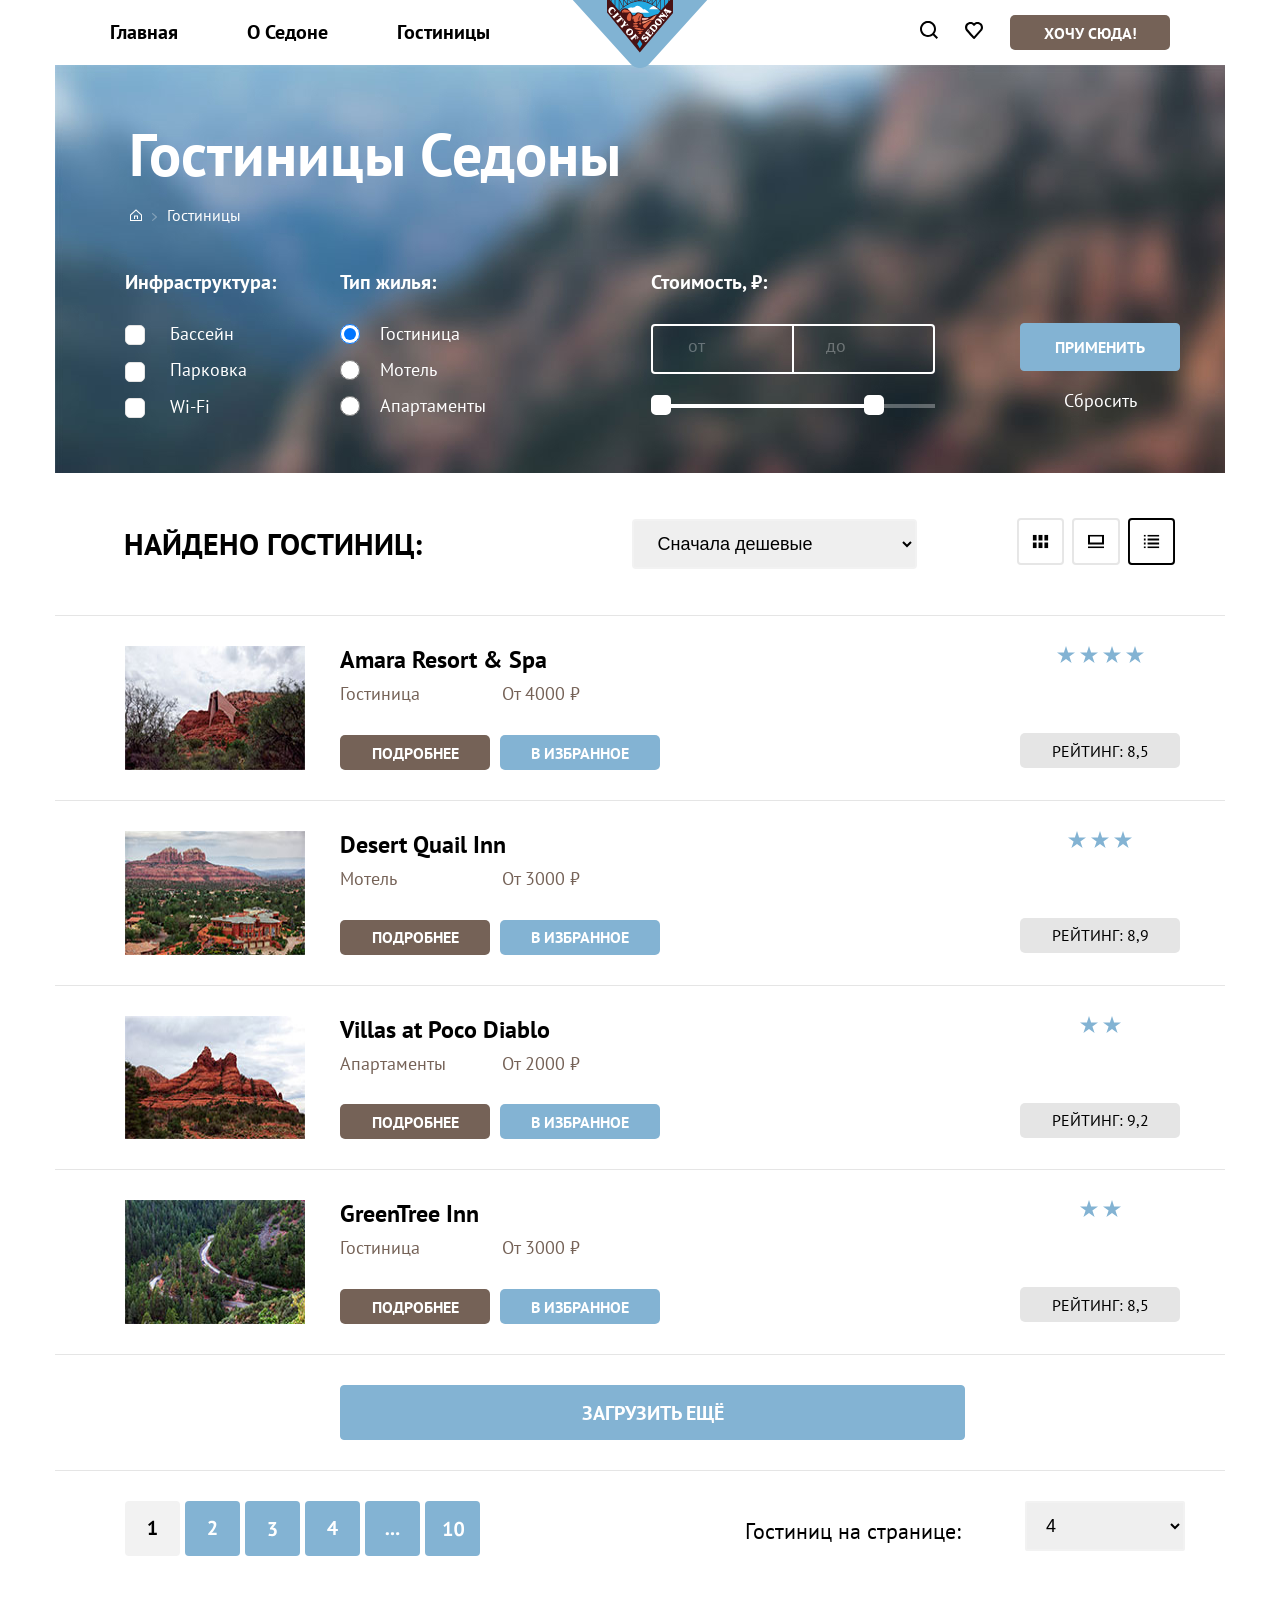
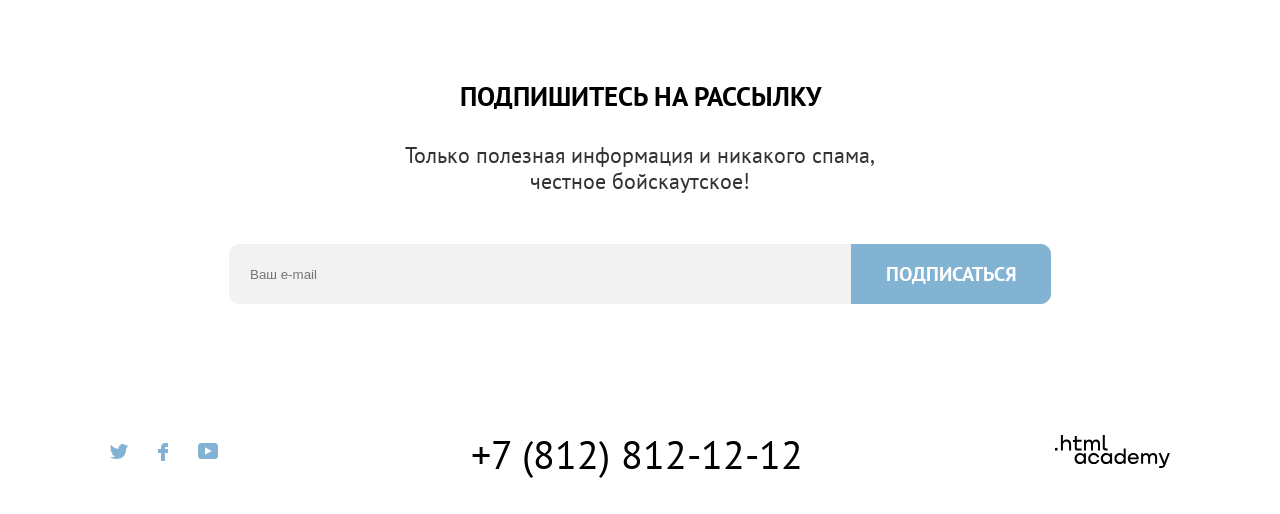
==== commit ca4e4180: "add corr to css" ====
--- a/hotels.html
+++ b/hotels.html
@@ -209,15 +209,13 @@
                     <a href="#"><img src="/images/more.svg" alt=""></a>
                     <a href="#"><img src="/images/10.svg" alt=""></a>
                 </div>
-                <div class="navigation-form">
-                    <div class="navigation-form__text">Гостиниц на странице:</div>
-                    <form class="navigation-form__form">
-                        <select name="page-num-level" id="page" class="navigation-form__form-item">
-                            <option value="4">4</option>
-                            <option value="5">5</option>
-                        </select>
-                    </form>
-                </div>
+                <div class="navigation-form__text">Гостиниц на странице:</div>
+                <form class="navigation-form__form">
+                    <select name="page-num-level" id="page" class="navigation-form__form-item">
+                        <option value="4">4</option>
+                        <option value="5">5</option>
+                    </select>
+                </form>
             </div>
         </section>
         <section class="subscribe-form">
--- a/style.css
+++ b/style.css
@@ -587,6 +587,7 @@
 .hotels-types__icons-menu {
     display: flex;
     flex-direction: row;
+    align-items: baseline;
     gap: 10px;
     padding: 10px 0px 0px 75px;
 }
@@ -786,7 +787,7 @@
     display: flex;
     flex-direction: row;
     align-items: center;
-    padding: 45px 70px;
+    padding: 45px 50px;
 }
 
 .hotels-list__result {
@@ -811,7 +812,7 @@
 }
 
 .hotels-list__chose-view {
-    margin-left: 80px;
+    margin-left: 100px;
     display: flex;
     flex-direction: row;
     align-items:center;
@@ -895,16 +896,18 @@
 }
 
 /*******************************/
-.hotels-list__navigation-pages {
-    display: flex;
-    flex-direction: row;
-
-    padding: 0px 70px;
-}
 
 .hotels-list__navigation-addition {
     padding: 30px 285px;
     border-top: 1px solid #e5e5e5;
+    border-bottom: 1px solid #e5e5e5;
+}
+
+.hotels-list__navigation-pages {
+    display: flex;
+    flex-direction: row;
+    justify-content: space-between;
+    padding: 30px 40px 30px 70px;
 }
 
 .navigation__btn {
@@ -916,21 +919,21 @@
 }
 
 /************************************/
+
+.navigation-form__text {
+    margin-left: 250px;
+    display: flex;
+    align-items: center;
+}
+
 .navigation-form__form-item {
     width: 160px;
     height: 50px;
     border: 2px solid #f2f2f2;
     border-radius: 2px;
-    padding: 10px 20px;
+    padding: 10px 15px;
     font-size: 18px;
-}
-
-.navigation-form {
-    margin-left: 300px;
-    display: flex;
-    flex-direction: row;
-    gap: 68px;
-    align-items:center;
+    margin-left: 50px;
 }
 
 /*Subscribe-form */
